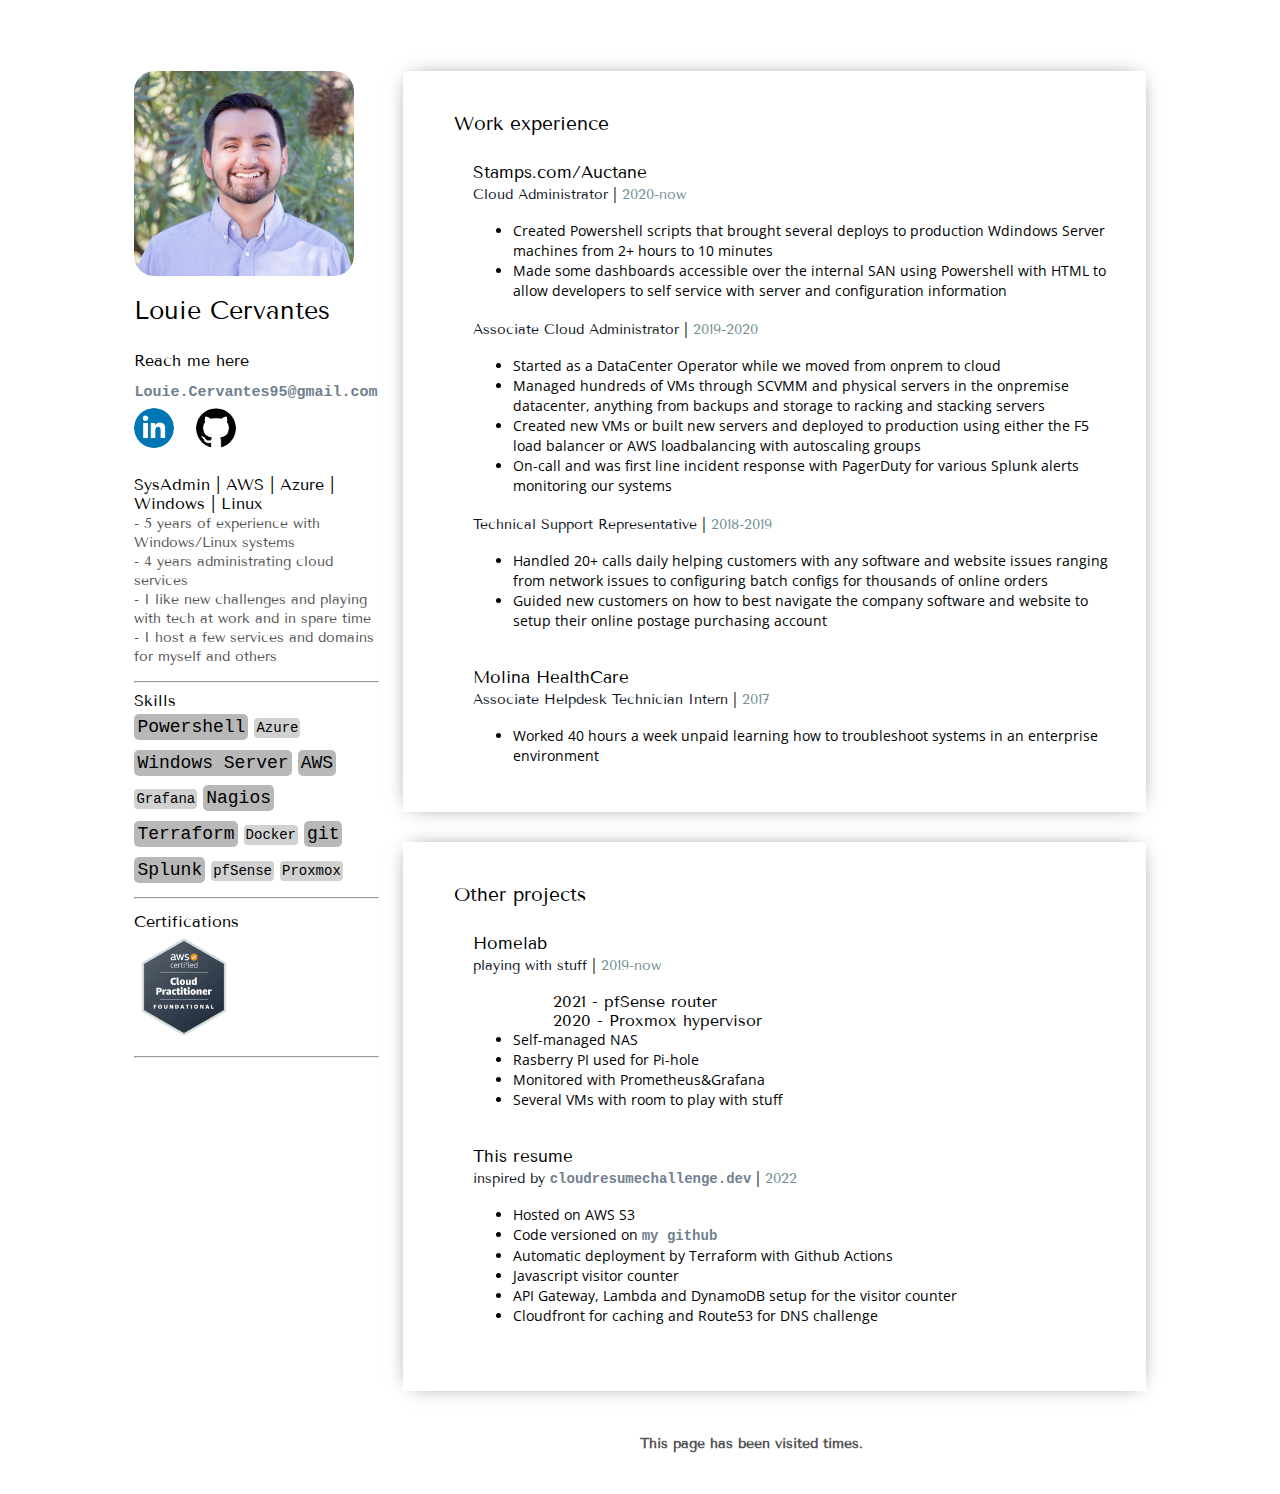
==== index.html @ 353d9eca "updated email" ====
<!DOCTYPE html>
<html>
	<head>
		<title>Louie Cervantes - Resume</title>
		<link rel="stylesheet" type="text/css" href="style.css">
		<link rel="stylesheet" media="screen" href="https://fonts.googleapis.com/css2?family=Tenor+Sans&display=swap" type="text/css"/> 
		<link rel="stylesheet" href="https://fonts.googleapis.com/css2?family=Open+Sans:wght@300&display=swap" type="text/css"/>
		<script type="text/javascript" src="index.js" defer></script>
	</head>

	<body>
		<div id="container">
			<div id="sidebar">
				<div id="image">
					<img id="profile-photo" src="profile_picture.jpg" alt="Profile-Image">
				</div>
				<p id="name">Louie Cervantes<br></p>
				<div id="sidepanel-section-title">Reach me here<br>
					<a href="#" class="cryptedmail"
						data-name="Louie"
						data-surname="Cervantes95"
						data-domain="gmail"
						data-tld="com"
						onclick="window.location.href = 'mailto:' + this.dataset.name + '.' + this.dataset.surname + '@' + this.dataset.domain + '.' + this.dataset.tld; return false;">
					</a>
				</div>
				<div id="sidepanel-section-title">
					<a href="https://www.linkedin.com/in/louie-cervantes-a8914612a/" class="link" target="_blank">
						<img id="social-thumbnail" src="linkedin.png" alt="LinkedIn">
					</a>
					&nbsp;
					<a href="https://github.com/Louie-Cerv/cloud_resume" class="link" target="_blank">
						<img id="social-thumbnail" src="github.png" alt="GitHub">
					</a>
				</div>
				<p>SysAdmin | AWS | Azure | Windows | Linux<br><span id="description">- 5 years of experience with Windows/Linux systems <br>- 4 years administrating cloud services <br>- I like new challenges and playing with tech at work and in spare time  <br>- I host a few services and domains for myself and others</span></p>
				<hr width="100%">
				<div id="skills">
					<p style="display:inline;">Skills</p><br>
					<p id="skill-stronger">Powershell</p>
					<p id="skill">Azure</p>
					<p id="skill-stronger">Windows Server</p>
					<p id="skill-stronger">AWS</p>
					<p id="skill">Grafana</p>
					<p id="skill-stronger">Nagios</p>
					<p id="skill-stronger">Terraform</p>
					<p id="skill">Docker</p>
					<p id="skill-stronger">git</p>
					<p id="skill-stronger">Splunk</p>
					<p id="skill">pfSense</p>					
					<p id="skill">Proxmox</p>
				</div>
				<hr width="100%">
				<div id="sidepanel-section-title">Certifications<br>
					<a href="https://www.credly.com/earner/earned/badge/cf03b4e1-d39f-4c70-b3f6-8f6f0daf3f61" class="link" target="_blank">
						<img id="cert-thumbnail" src="AWS-CloudPractitioner.png" alt="AWS Certified Cloud Practitioner">
					</a>
				</div>
				<hr width="100%">
			</div>
			<div id="info-pages">
				<div class="page">
					<p>&nbsp;&nbsp;&nbsp;Work experience</p>
					<ul>
						<p class="tag">Stamps.com/Auctane<br><span>Cloud Administrator | <span>2020-now</span></span></p>
						<ul>
							<li>Created Powershell scripts that brought several deploys to production Wdindows Server machines from 2+ hours to 10 minutes</li>
							<li>Made some dashboards accessible over the internal SAN using Powershell with HTML to allow developers to self service with server and configuration information</li>
						</ul>
						<p class="tag"><span>Associate Cloud Administrator | <span>2019-2020</span></span></p>
						<ul>
							<li>Started as a DataCenter Operator while we moved from onprem to cloud</li>
							<li>Managed hundreds of VMs through SCVMM and physical servers in the onpremise datacenter, anything from backups and storage to racking and stacking servers</li>
							<li>Created new VMs or built new servers and deployed to production using either the F5 load balancer or AWS loadbalancing with autoscaling groups </li>
							<li>On-call and was first line incident response with PagerDuty for various Splunk alerts monitoring our systems </li>
						</ul>
						<p class="tag"><span>Technical Support Representative | <span>2018-2019</span></span></p>
						<ul>
							<li>Handled 20+ calls daily helping customers with any software and website issues ranging from network issues to configuring batch configs for thousands of online orders</li>
							<li>Guided new customers on how to best navigate the company software and website to setup their online postage purchasing account</li>
							<br>
						</ul>
						<p class="tag">Molina HealthCare<br><span>Associate Helpdesk Technician Intern | <span>2017</span></span></p>
						<ul>
							<li>Worked 40 hours a week unpaid learning how to troubleshoot systems in an enterprise environment</li>
						</ul>
					</ul>
				</div>
				<div class="page">
					<p>&nbsp;&nbsp;&nbsp;Other projects</p>
					<ul>
						<p class="tag">Homelab<br><span>playing with stuff | <span>2019-now</span></span></p>
						<ul>
							<ul>2021 - pfSense router</ul>
							<ul>2020 - Proxmox hypervisor</ul>
							<li>Self-managed NAS</li>
							<li>Rasberry PI used for Pi-hole</li>
							<li>Monitored with Prometheus&amp;Grafana</li>
							<li>Several VMs with room to play with stuff</li>
							<br>
						</ul>
						<p class="tag">This resume<br><span>inspired by <a href="https://cloudresumechallenge.dev" target="_blank" class="link">cloudresumechallenge.dev</a> | <span>2022</span></span></p>
						<ul>
							<li>Hosted on AWS S3</li>
							<li>Code versioned on <a href="https://github.com/Louie-Cerv/cloud_resume" target="_blank" class="link">my github</a></li>
							<li>Automatic deployment by Terraform with Github Actions</li>
							<li>Javascript visitor counter</li>
							<li>API Gateway, Lambda and DynamoDB setup for the visitor counter</li>
							<li>Cloudfront for caching and Route53 for DNS challenge</li>
							<br>
						</ul>
					</ul>
				</div>
				<p class="counter">This page has been visited <a id="count"></a> times.</p>
			</div>
		</div>
	</body>
</html>
---- style.css ----
html{
  font-family: 'Tenor Sans',sans-serif;
}
hr{
    background: grey;
}
#container{
    position: relative;
    display: flex;
}
#sidebar{
    flex: 15%;
    display: block;
    position: relative;
    margin: 5% 2% 0 10%;
    width: 100%;
    height: 100%;
}
#info-pages{
    flex: 55%;
    display: block;
    margin-top: 5%;
    margin-right: 10%;
    width: 100%;
    height: 100%;
}
#image{
    position: relative;
    overflow: hidden;
}
#image,#profile-photo{
    position: relative;
    width: 220px;
    height: 205px;
    border-radius: 20px;
}
#name{
    font-size: 25px;
    line-height: 20px;
}
#description{
    color: #555;
    font-size: 14px;
}
.page > ul > li{
    padding: 0 0 0 15px;
    position: relative;
    display: inline-block;
    width: 100%;
}
.page{
    box-shadow: 0px 0px 20px -9px rgba(0,0,0,0.75);
    overflow-x: hidden;
    margin-bottom: 30px;
    padding: 15px 30px 30px 30px;
    background-color: #fff;
}
.page > p{
    font-size: 19px;
    line-height: 2;
}
.page > ul{
    list-style-type: none;
}
.tag{
    font-size: 17px;
}
.tag span{
    font-size: 14px;
    color: #0e141e;
}
.tag span span{
    color: #738f93;
}
@media screen and (max-width:1090px){
    #sidebar{
        margin-left: 5%;
    }
}
@media screen and (max-width:850px){
    #container{
        display: block;
    }
    #sidebar{
        width: 90%;
    }
    .page{
        margin: 0 5%;
        margin-bottom: 30px;
    }
}
#skill {
  display:inline;
  font-family: "Courier New", Courier, monospace;
  font-size: 14px !important;
  background: #d1d1d1;
  padding: 2px;
  border-radius: 4px;
  line-height: 35px;
}
#skill:hover {
  background-color: #b8b8b8;
}
#skill-stronger {
  display:inline;
  font-family: "Courier New", Courier, monospace;
  font-size: 18px !important;
  background: #b8b8b8;
  padding: 3px;
  border-radius: 5px;
  line-height: 35px;
}
#skill-stronger:hover {
  background-color: #a3a3a3;
}
.cryptedmail:after {
  content: attr(data-name) "." attr(data-surname) "@" attr(data-domain) "." attr(data-tld);
}
.cryptedmail{
    font-size: 15px !important;
    font-weight: bold;
    color: #708090;
    text-decoration: none;
    font-family: 'Cutive Mono', Courier, monospace;
}
#sidepanel-section-title{
  line-height: 30px;
}
#social-thumbnail{
    position: relative;
    width: 40px;
    border-radius: 20px;
}
#cert-thumbnail{
    position: relative;
    width: 100px;
    border-radius: 20px;
}
.link{
  text-decoration: none;
  color: #708090;
  font-weight: bold;
  font-family: 'Cutive Mono', Courier, monospace;
}
ul > li{
  font-size: 14px;
  list-style-type: disc;
  line-height: 20px;
  font-family: 'Open Sans', sans-serif;
}
.counter{
  font-size: 14px;
  color: #545454;
  font-weight: bold;
  position: absolute;
  left: 50%;
  padding-bottom: 3em
}
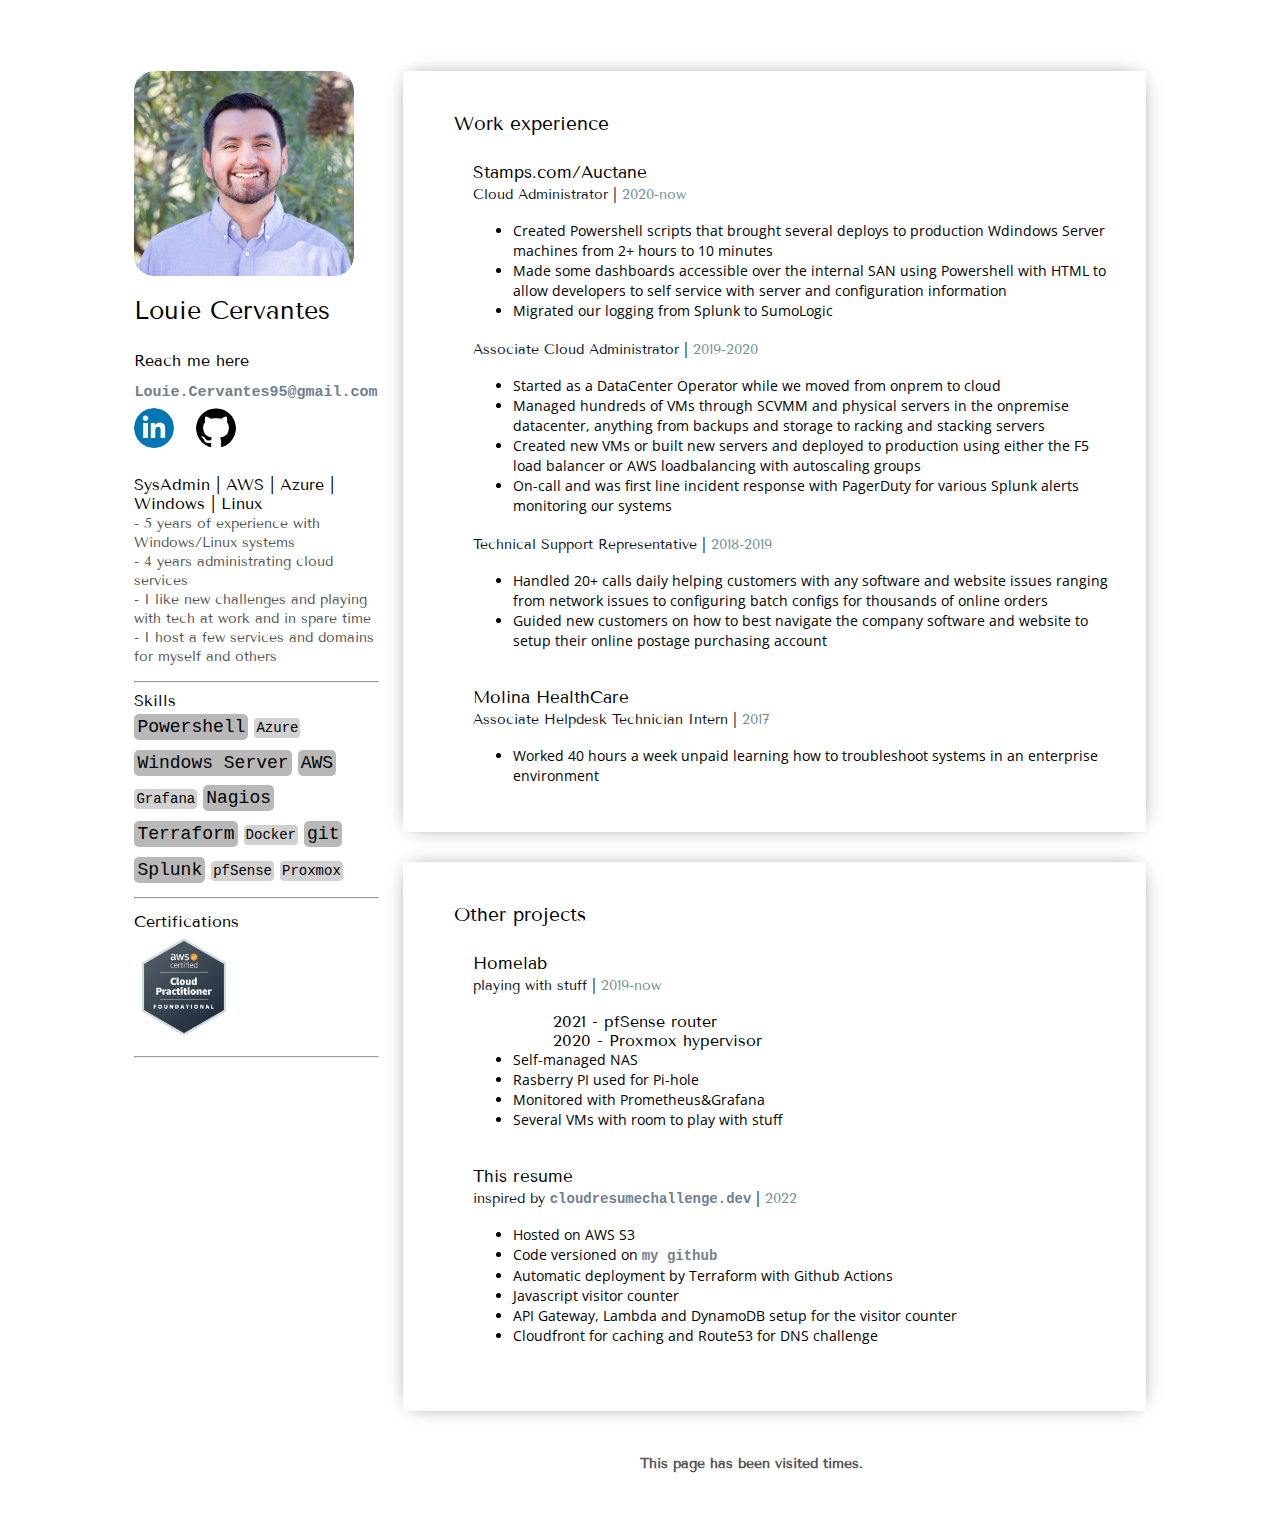
==== commit 7d2a2d4d: "Updated work description" ====
--- a/index.html
+++ b/index.html
@@ -66,6 +66,7 @@
 						<ul>
 							<li>Created Powershell scripts that brought several deploys to production Wdindows Server machines from 2+ hours to 10 minutes</li>
 							<li>Made some dashboards accessible over the internal SAN using Powershell with HTML to allow developers to self service with server and configuration information</li>
+							<li>Migrated our logging from Splunk to SumoLogic</li>
 						</ul>
 						<p class="tag"><span>Associate Cloud Administrator | <span>2019-2020</span></span></p>
 						<ul>
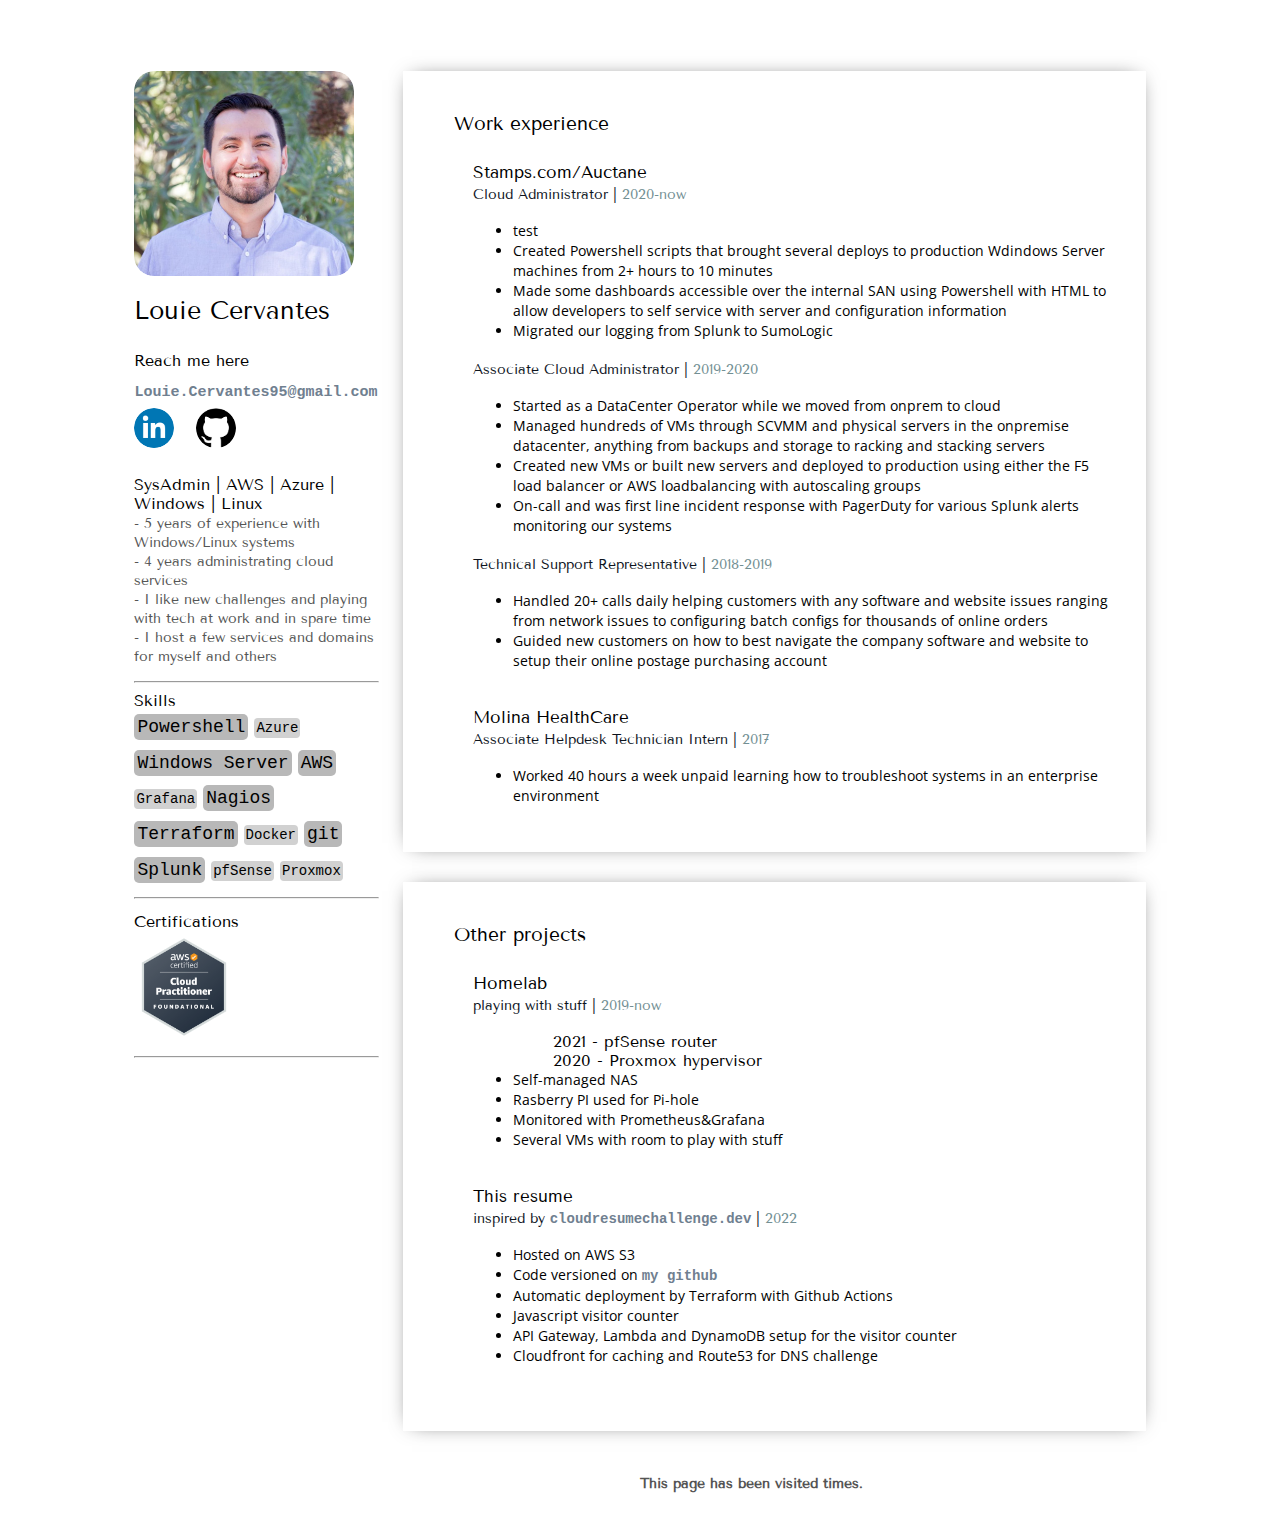
==== commit 3614e02b: "test" ====
--- a/index.html
+++ b/index.html
@@ -64,6 +64,7 @@
 					<ul>
 						<p class="tag">Stamps.com/Auctane<br><span>Cloud Administrator | <span>2020-now</span></span></p>
 						<ul>
+							<li>test</li>
 							<li>Created Powershell scripts that brought several deploys to production Wdindows Server machines from 2+ hours to 10 minutes</li>
 							<li>Made some dashboards accessible over the internal SAN using Powershell with HTML to allow developers to self service with server and configuration information</li>
 							<li>Migrated our logging from Splunk to SumoLogic</li>
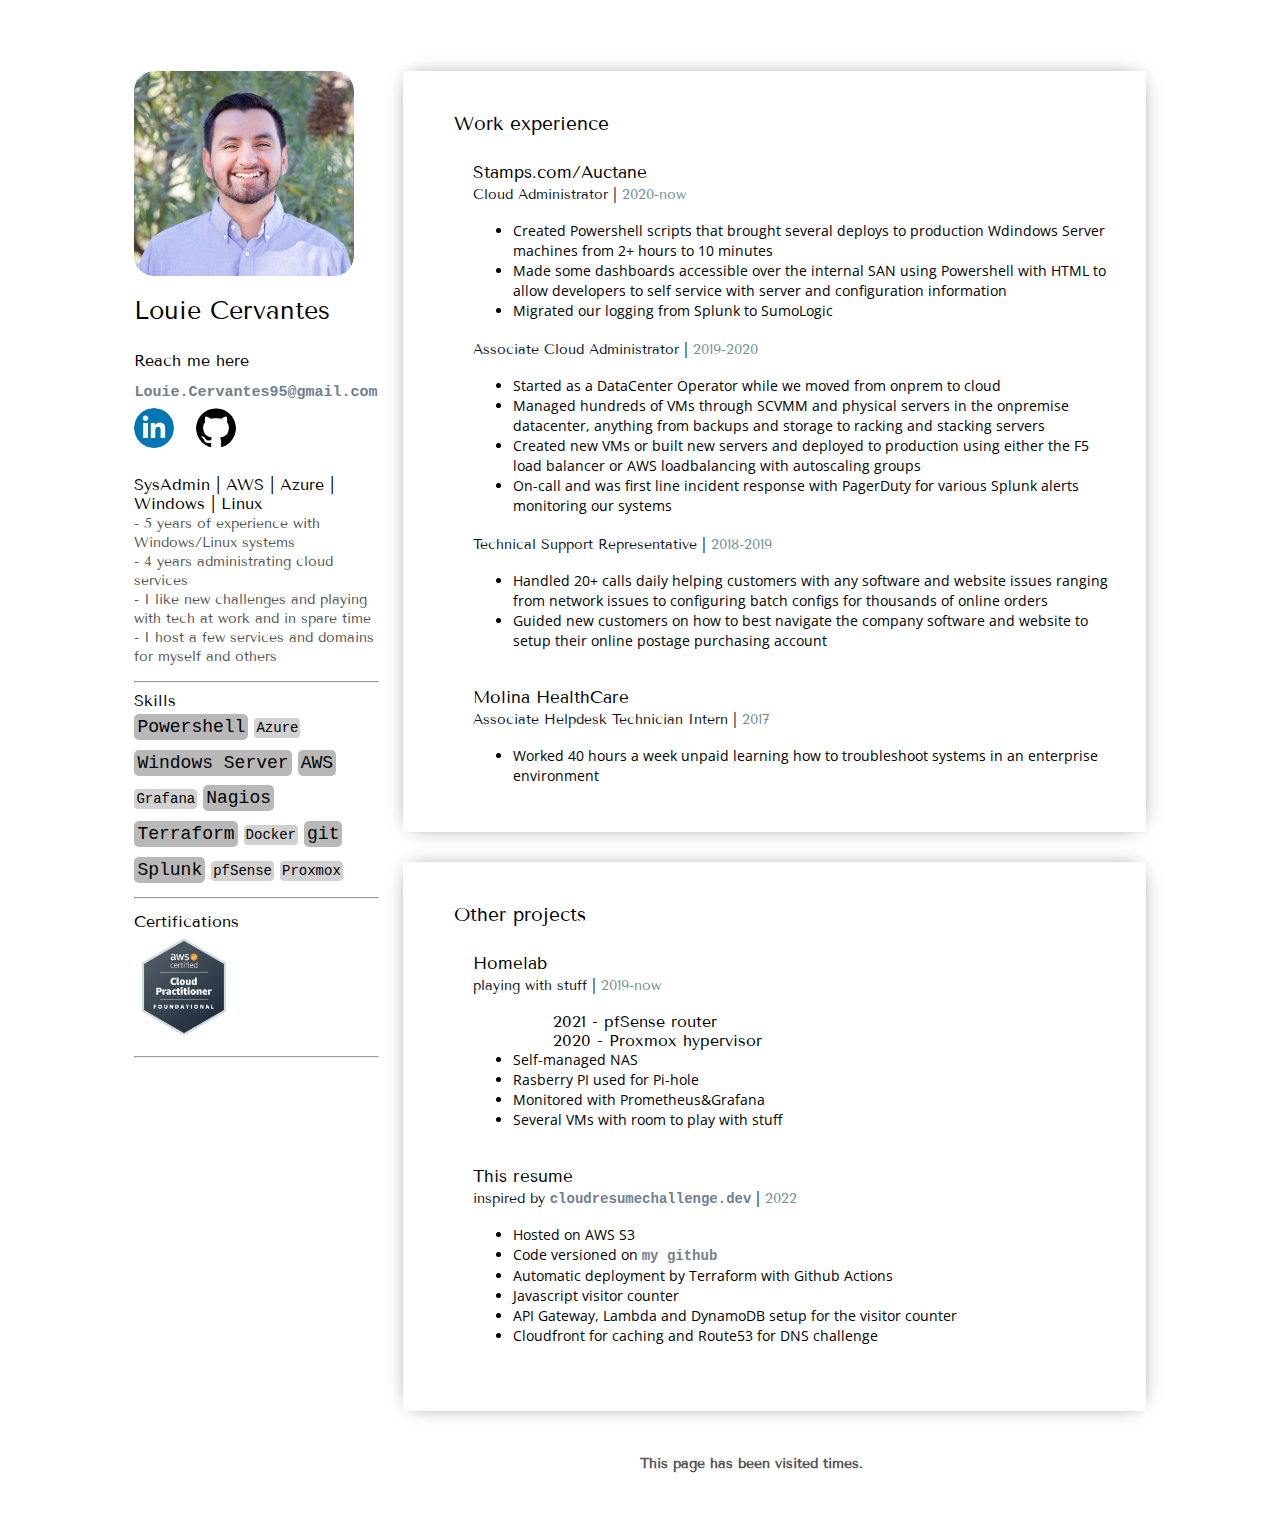
==== commit 7313c782: "test removed" ====
--- a/index.html
+++ b/index.html
@@ -64,7 +64,6 @@
 					<ul>
 						<p class="tag">Stamps.com/Auctane<br><span>Cloud Administrator | <span>2020-now</span></span></p>
 						<ul>
-							<li>test</li>
 							<li>Created Powershell scripts that brought several deploys to production Wdindows Server machines from 2+ hours to 10 minutes</li>
 							<li>Made some dashboards accessible over the internal SAN using Powershell with HTML to allow developers to self service with server and configuration information</li>
 							<li>Migrated our logging from Splunk to SumoLogic</li>
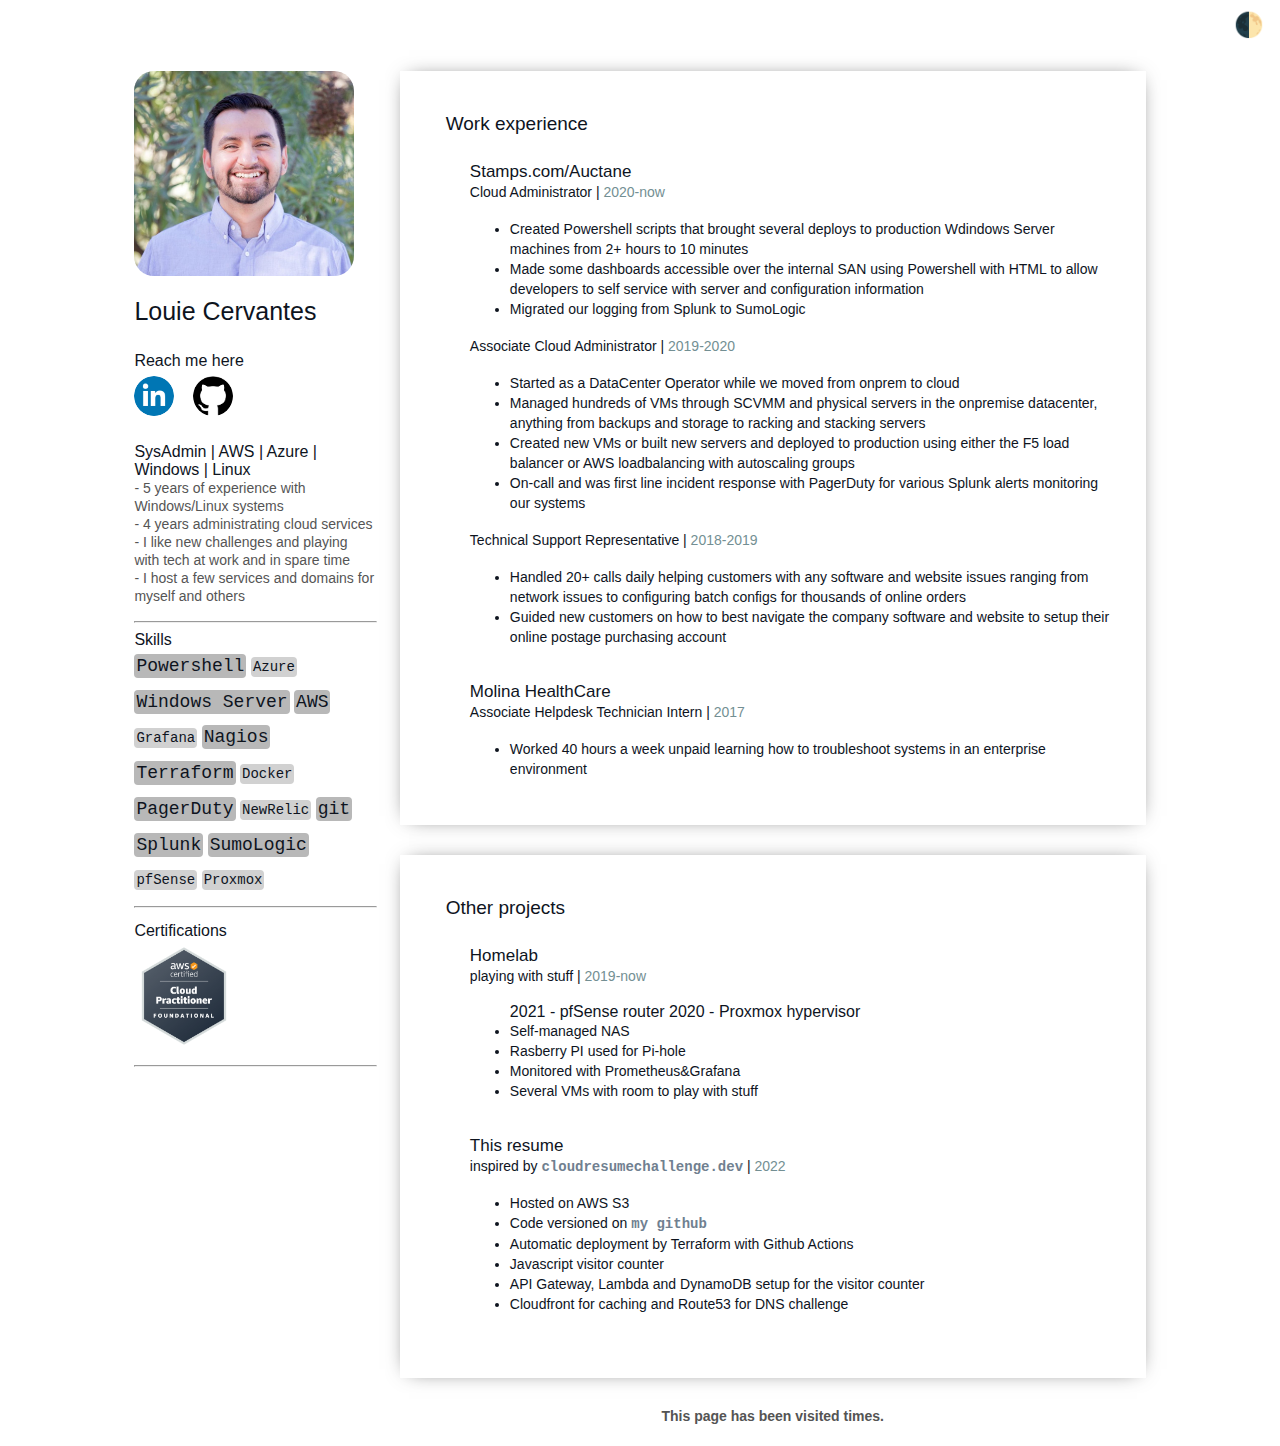
==== commit f473bdaa: "added dark mode toggle" ====
--- a/index.html
+++ b/index.html
@@ -7,8 +7,8 @@
 		<link rel="stylesheet" href="https://fonts.googleapis.com/css2?family=Open+Sans:wght@300&display=swap" type="text/css"/>
 		<script type="text/javascript" src="index.js" defer></script>
 	</head>
-
 	<body>
+		<button id="darkModeToggle">🌓</button>
 		<div id="container">
 			<div id="sidebar">
 				<div id="image">
@@ -25,11 +25,11 @@
 					</a>
 				</div>
 				<div id="sidepanel-section-title">
-					<a href="https://www.linkedin.com/in/louie-cervantes-a8914612a/" class="link" target="_blank">
+					<a href="https://www.linkedin.com/in/louie-cervantes-a8914612a/" class="link" target="_blank" rel="noopener noreferrer">
 						<img id="social-thumbnail" src="linkedin.png" alt="LinkedIn">
 					</a>
 					&nbsp;
-					<a href="https://github.com/Louie-Cerv/cloud_resume" class="link" target="_blank">
+					<a href="https://github.com/Louie-Cerv/cloud_resume" class="link" target="_blank" rel="noopener noreferrer">
 						<img id="social-thumbnail" src="github.png" alt="GitHub">
 					</a>
 				</div>
@@ -45,14 +45,17 @@
 					<p id="skill-stronger">Nagios</p>
 					<p id="skill-stronger">Terraform</p>
 					<p id="skill">Docker</p>
+					<p id="skill-stronger">PagerDuty</p>
+					<p id="skill">NewRelic</p>
 					<p id="skill-stronger">git</p>
 					<p id="skill-stronger">Splunk</p>
+					<p id="skill-stronger">SumoLogic</p>
 					<p id="skill">pfSense</p>					
 					<p id="skill">Proxmox</p>
 				</div>
 				<hr width="100%">
 				<div id="sidepanel-section-title">Certifications<br>
-					<a href="https://www.credly.com/earner/earned/badge/cf03b4e1-d39f-4c70-b3f6-8f6f0daf3f61" class="link" target="_blank">
+					<a href="https://www.credly.com/earner/earned/badge/cf03b4e1-d39f-4c70-b3f6-8f6f0daf3f61" class="link" target="_blank" rel="noopener noreferrer">
 						<img id="cert-thumbnail" src="AWS-CloudPractitioner.png" alt="AWS Certified Cloud Practitioner">
 					</a>
 				</div>
@@ -92,18 +95,18 @@
 					<ul>
 						<p class="tag">Homelab<br><span>playing with stuff | <span>2019-now</span></span></p>
 						<ul>
-							<ul>2021 - pfSense router</ul>
-							<ul>2020 - Proxmox hypervisor</ul>
+							<il>2021 - pfSense router</il>
+							<il>2020 - Proxmox hypervisor</il>
 							<li>Self-managed NAS</li>
 							<li>Rasberry PI used for Pi-hole</li>
 							<li>Monitored with Prometheus&amp;Grafana</li>
 							<li>Several VMs with room to play with stuff</li>
 							<br>
 						</ul>
-						<p class="tag">This resume<br><span>inspired by <a href="https://cloudresumechallenge.dev" target="_blank" class="link">cloudresumechallenge.dev</a> | <span>2022</span></span></p>
+						<p class="tag">This resume<br><span>inspired by <a href="https://cloudresumechallenge.dev" target="_blank" class="link" rel="noopener noreferrer">cloudresumechallenge.dev</a> | <span>2022</span></span></p>
 						<ul>
 							<li>Hosted on AWS S3</li>
-							<li>Code versioned on <a href="https://github.com/Louie-Cerv/cloud_resume" target="_blank" class="link">my github</a></li>
+							<li>Code versioned on <a href="https://github.com/Louie-Cerv/cloud_resume" target="_blank" class="link" rel="noopener noreferrer">my github</a></li>
 							<li>Automatic deployment by Terraform with Github Actions</li>
 							<li>Javascript visitor counter</li>
 							<li>API Gateway, Lambda and DynamoDB setup for the visitor counter</li>
--- a/style.css
+++ b/style.css
@@ -1,159 +1,214 @@
-
-html{
-  font-family: 'Tenor Sans',sans-serif;
-}
-hr{
-    background: grey;
-}
-#container{
-    position: relative;
+:root {
+    --bg-color: #ffffff;
+    --text-color: #0e141e;
+    --card-bg: #ffffff;
+    --skill-bg: #d1d1d1;
+    --skill-hover: #b8b8b8;
+    --skill-strong-bg: #b8b8b8;
+    --skill-strong-hover: #a3a3a3;
+    --link-color: #708090;
+}
+
+[data-theme="dark"] {
+    --bg-color: #121212;
+    --text-color: #f5f5f5;
+    --card-bg: #1e1e1e;
+    --skill-bg: #2a2a2a;
+    --skill-hover: #3a3a3a;
+    --skill-strong-bg: #3a3a3a;
+    --skill-strong-hover: #4a4a4a;
+    --link-color: #d3d3d3;
+}
+
+html {
+    font-family: 'Tenor Sans', sans-serif;
+}
+
+body {
+    background-color: var(--bg-color);
+    color: var(--text-color);
+    font-family: Arial, sans-serif;
+    transition: background-color 0.3s, color 0.3s;
+}
+
+#container {
     display: flex;
 }
-#sidebar{
+
+#sidebar {
     flex: 15%;
-    display: block;
-    position: relative;
     margin: 5% 2% 0 10%;
-    width: 100%;
-    height: 100%;
-}
-#info-pages{
+}
+
+#info-pages {
     flex: 55%;
-    display: block;
     margin-top: 5%;
     margin-right: 10%;
-    width: 100%;
-    height: 100%;
-}
-#image{
-    position: relative;
-    overflow: hidden;
-}
-#image,#profile-photo{
-    position: relative;
+}
+
+#image, #profile-photo {
     width: 220px;
     height: 205px;
     border-radius: 20px;
 }
-#name{
+
+#name {
     font-size: 25px;
     line-height: 20px;
 }
-#description{
+
+#description {
     color: #555;
     font-size: 14px;
 }
-.page > ul > li{
-    padding: 0 0 0 15px;
-    position: relative;
-    display: inline-block;
-    width: 100%;
-}
-.page{
-    box-shadow: 0px 0px 20px -9px rgba(0,0,0,0.75);
-    overflow-x: hidden;
+
+[data-theme="dark"] #description {
+    color: #f5f5f5;
+}
+
+.page {
+    box-shadow: 0px 0px 20px -9px rgba(0, 0, 0, 0.75);
+    padding: 15px 30px 30px;
+    background-color: var(--card-bg);
     margin-bottom: 30px;
-    padding: 15px 30px 30px 30px;
-    background-color: #fff;
-}
-.page > p{
+}
+
+.page > p {
     font-size: 19px;
     line-height: 2;
 }
-.page > ul{
+
+.page > ul {
     list-style-type: none;
 }
-.tag{
+
+.tag {
     font-size: 17px;
 }
-.tag span{
-    font-size: 14px;
-    color: #0e141e;
-}
-.tag span span{
+
+.tag span {
+    font-size: 14px;
+}
+
+.tag span span {
     color: #738f93;
 }
-@media screen and (max-width:1090px){
-    #sidebar{
-        margin-left: 5%;
-    }
-}
-@media screen and (max-width:850px){
-    #container{
-        display: block;
-    }
-    #sidebar{
-        width: 90%;
-    }
-    .page{
-        margin: 0 5%;
-        margin-bottom: 30px;
-    }
-}
+
+[data-theme="dark"] .tag span {
+    color: #f5f5f5;
+}
+
+[data-theme="dark"] .tag span span {
+    color: #a3b0b4;
+}
+
+#skill, #skill-stronger {
+    display: inline;
+    font-family: "Courier New", Courier, monospace;
+    line-height: 35px;
+    padding: 2px;
+    border-radius: 4px;
+}
+
 #skill {
-  display:inline;
-  font-family: "Courier New", Courier, monospace;
-  font-size: 14px !important;
-  background: #d1d1d1;
-  padding: 2px;
-  border-radius: 4px;
-  line-height: 35px;
-}
+    background: var(--skill-bg);
+    font-size: 14px;
+}
+
 #skill:hover {
-  background-color: #b8b8b8;
-}
+    background-color: var(--skill-hover);
+}
+
 #skill-stronger {
-  display:inline;
-  font-family: "Courier New", Courier, monospace;
-  font-size: 18px !important;
-  background: #b8b8b8;
-  padding: 3px;
-  border-radius: 5px;
-  line-height: 35px;
-}
+    background: var(--skill-strong-bg);
+    font-size: 18px;
+}
+
 #skill-stronger:hover {
-  background-color: #a3a3a3;
-}
-.cryptedmail:after {
-  content: attr(data-name) "." attr(data-surname) "@" attr(data-domain) "." attr(data-tld);
-}
-.cryptedmail{
-    font-size: 15px !important;
+    background-color: var(--skill-strong-hover);
+}
+
+.cryptedmail {
+    font-size: 15px;
     font-weight: bold;
-    color: #708090;
+    color: var(--link-color);
     text-decoration: none;
     font-family: 'Cutive Mono', Courier, monospace;
 }
-#sidepanel-section-title{
-  line-height: 30px;
-}
-#social-thumbnail{
-    position: relative;
+
+#sidepanel-section-title {
+    line-height: 30px;
+}
+
+#social-thumbnail, #cert-thumbnail {
     width: 40px;
     border-radius: 20px;
 }
-#cert-thumbnail{
-    position: relative;
+
+#cert-thumbnail {
     width: 100px;
-    border-radius: 20px;
-}
-.link{
-  text-decoration: none;
-  color: #708090;
-  font-weight: bold;
-  font-family: 'Cutive Mono', Courier, monospace;
-}
-ul > li{
-  font-size: 14px;
-  list-style-type: disc;
-  line-height: 20px;
-  font-family: 'Open Sans', sans-serif;
-}
-.counter{
-  font-size: 14px;
-  color: #545454;
-  font-weight: bold;
-  position: absolute;
-  left: 50%;
-  padding-bottom: 3em
-}+}
+
+.link {
+    text-decoration: none;
+    color: var(--link-color);
+    font-weight: bold;
+    font-family: 'Cutive Mono', Courier, monospace;
+}
+
+ul > li {
+    font-size: 14px;
+    list-style-type: disc;
+    line-height: 20px;
+}
+
+.counter {
+    font-size: 14px;
+    color: #545454;
+    font-weight: bold;
+    display: block;
+    text-align: center;
+    margin-top: 2em;
+}
+
+.theme-toggle {
+    position: fixed;
+    top: 1em;
+    right: 1em;
+    background: var(--card-bg);
+    color: var(--text-color);
+    border: none;
+    padding: 0.5em 0.8em;
+    border-radius: 8px;
+    font-size: 1.2em;
+    cursor: pointer;
+    transition: background 0.3s, color 0.3s;
+}
+
+.theme-toggle:hover {
+    background: var(--skill-hover);
+}
+
+#darkModeToggle {
+    position: fixed;
+    top: 10px; /* Adjust as needed */
+    right: 10px; /* Adjust as needed */
+    z-index: 9999; /* Ensure it stays on top of other content */
+    background-color: transparent;
+    border: none;
+    font-size: 24px; /* Adjust to your desired size */
+    cursor: pointer;
+  }
+  
+
+#darkModeToggle:hover {
+    color: #0077cc;
+}
+
+[data-theme="dark"] #darkModeToggle {
+    color: #f5f5f5;
+}
+
+[data-theme="light"] #darkModeToggle {
+    color: #333;
+}
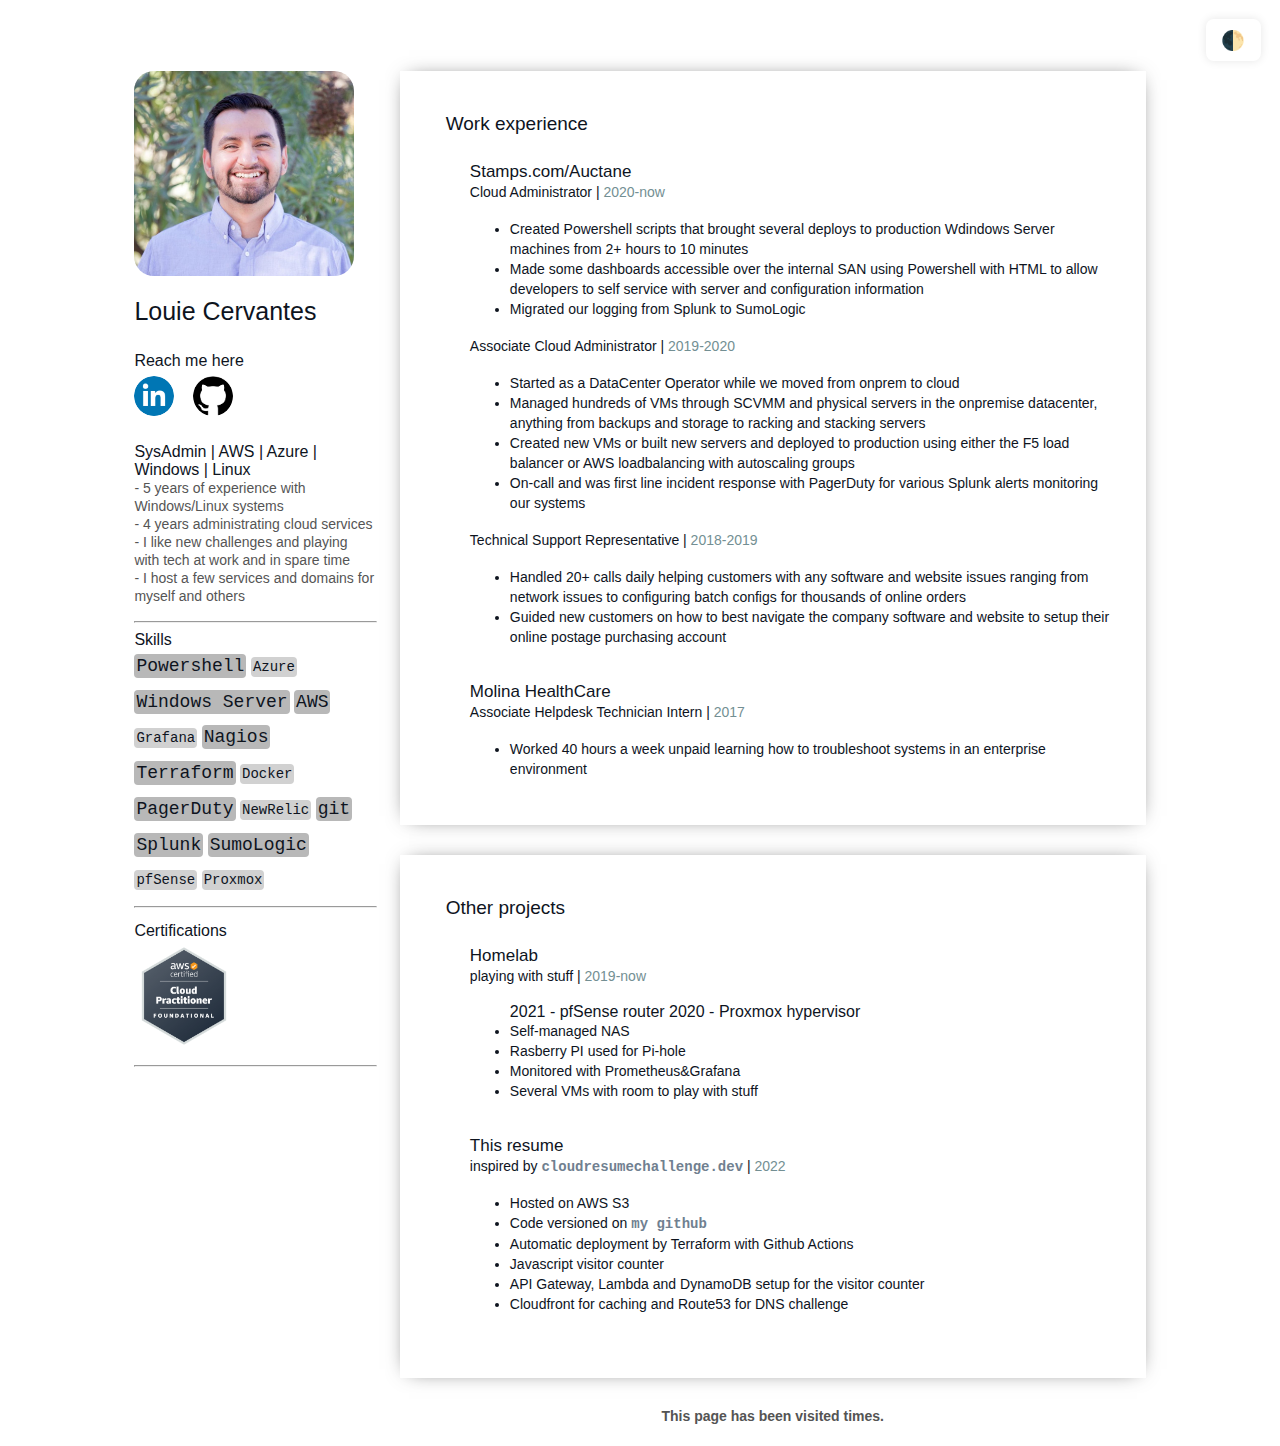
==== commit 8a4d9fee: "updated css for toggle" ====
--- a/index.html
+++ b/index.html
@@ -8,7 +8,9 @@
 		<script type="text/javascript" src="index.js" defer></script>
 	</head>
 	<body>
-		<button id="darkModeToggle">🌓</button>
+		<button id="darkModeToggle">
+			<img src="moon-icon.png" alt="Dark Mode" />
+		  </button>		  
 		<div id="container">
 			<div id="sidebar">
 				<div id="image">
--- a/style.css
+++ b/style.css
@@ -191,15 +191,21 @@
 
 #darkModeToggle {
     position: fixed;
-    top: 10px; /* Adjust as needed */
-    right: 10px; /* Adjust as needed */
-    z-index: 9999; /* Ensure it stays on top of other content */
-    background-color: transparent;
+    top: 1em;
+    right: 1em;
+    background: var(--card-bg);
+    color: var(--text-color);
     border: none;
-    font-size: 24px; /* Adjust to your desired size */
+    padding: 0.5em 0.8em;
+    border-radius: 8px;
+    font-size: 1.2em;
     cursor: pointer;
+    box-shadow: 0 0 10px rgba(0,0,0,0.1);
+    transition: background 0.3s, color 0.3s;
+    z-index: 1000; /* Add this line */
   }
   
+  
 
 #darkModeToggle:hover {
     color: #0077cc;
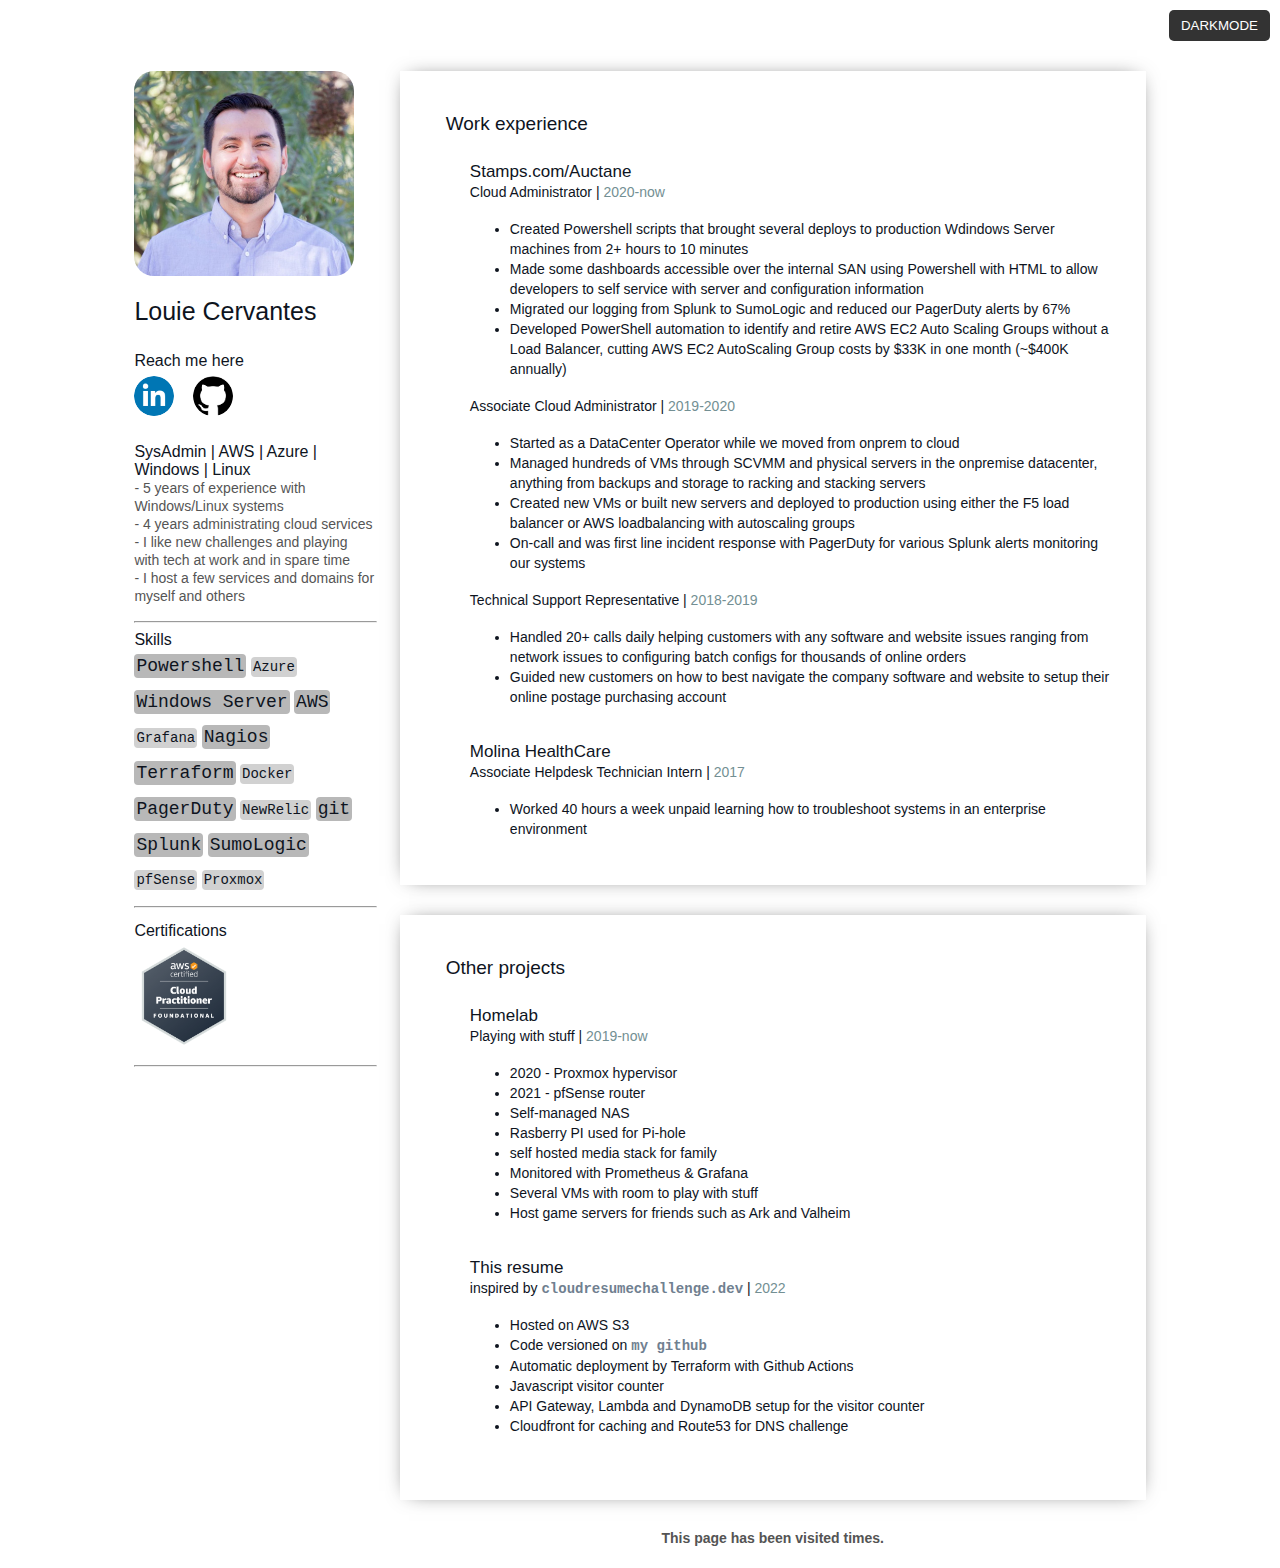
==== commit f13579ce: "updated description" ====
--- a/index.html
+++ b/index.html
@@ -8,9 +8,7 @@
 		<script type="text/javascript" src="index.js" defer></script>
 	</head>
 	<body>
-		<button id="darkModeToggle">
-			<img src="moon-icon.png" alt="Dark Mode" />
-		  </button>		  
+		<button id="darkModeToggle">DARKMODE</button>  
 		<div id="container">
 			<div id="sidebar">
 				<div id="image">
@@ -71,7 +69,9 @@
 						<ul>
 							<li>Created Powershell scripts that brought several deploys to production Wdindows Server machines from 2+ hours to 10 minutes</li>
 							<li>Made some dashboards accessible over the internal SAN using Powershell with HTML to allow developers to self service with server and configuration information</li>
-							<li>Migrated our logging from Splunk to SumoLogic</li>
+							<li>Migrated our logging from Splunk to SumoLogic and reduced our PagerDuty alerts by 67%</li>
+							<li>Developed PowerShell automation to identify and retire AWS EC2 Auto Scaling Groups without a Load Balancer, cutting AWS EC2 AutoScaling Group costs by $33K in
+								one month (~$400K annually)</li>
 						</ul>
 						<p class="tag"><span>Associate Cloud Administrator | <span>2019-2020</span></span></p>
 						<ul>
@@ -95,14 +95,16 @@
 				<div class="page">
 					<p>&nbsp;&nbsp;&nbsp;Other projects</p>
 					<ul>
-						<p class="tag">Homelab<br><span>playing with stuff | <span>2019-now</span></span></p>
+						<p class="tag">Homelab<br><span>Playing with stuff | <span>2019-now</span></span></p>
 						<ul>
-							<il>2021 - pfSense router</il>
-							<il>2020 - Proxmox hypervisor</il>
+							<li>2020 - Proxmox hypervisor</il>
+							<li>2021 - pfSense router</li>
 							<li>Self-managed NAS</li>
 							<li>Rasberry PI used for Pi-hole</li>
-							<li>Monitored with Prometheus&amp;Grafana</li>
+							<li>self hosted media stack for family</li>
+							<li>Monitored with Prometheus &amp; Grafana</li>
 							<li>Several VMs with room to play with stuff</li>
+							<li>Host game servers for friends such as Ark and Valheim</li>
 							<br>
 						</ul>
 						<p class="tag">This resume<br><span>inspired by <a href="https://cloudresumechallenge.dev" target="_blank" class="link" rel="noopener noreferrer">cloudresumechallenge.dev</a> | <span>2022</span></span></p>
--- a/style.css
+++ b/style.css
@@ -171,50 +171,15 @@
     margin-top: 2em;
 }
 
-.theme-toggle {
-    position: fixed;
-    top: 1em;
-    right: 1em;
-    background: var(--card-bg);
-    color: var(--text-color);
-    border: none;
-    padding: 0.5em 0.8em;
-    border-radius: 8px;
-    font-size: 1.2em;
-    cursor: pointer;
-    transition: background 0.3s, color 0.3s;
-}
-
-.theme-toggle:hover {
-    background: var(--skill-hover);
-}
-
 #darkModeToggle {
     position: fixed;
-    top: 1em;
-    right: 1em;
-    background: var(--card-bg);
-    color: var(--text-color);
+    top: 10px;
+    right: 10px;
+    padding: 8px 12px;
+    background-color: #333;
+    color: #fff;
     border: none;
-    padding: 0.5em 0.8em;
-    border-radius: 8px;
-    font-size: 1.2em;
+    border-radius: 5px;
     cursor: pointer;
-    box-shadow: 0 0 10px rgba(0,0,0,0.1);
-    transition: background 0.3s, color 0.3s;
-    z-index: 1000; /* Add this line */
-  }
-  
-  
-
-#darkModeToggle:hover {
-    color: #0077cc;
+    z-index: 1000;
 }
-
-[data-theme="dark"] #darkModeToggle {
-    color: #f5f5f5;
-}
-
-[data-theme="light"] #darkModeToggle {
-    color: #333;
-}
